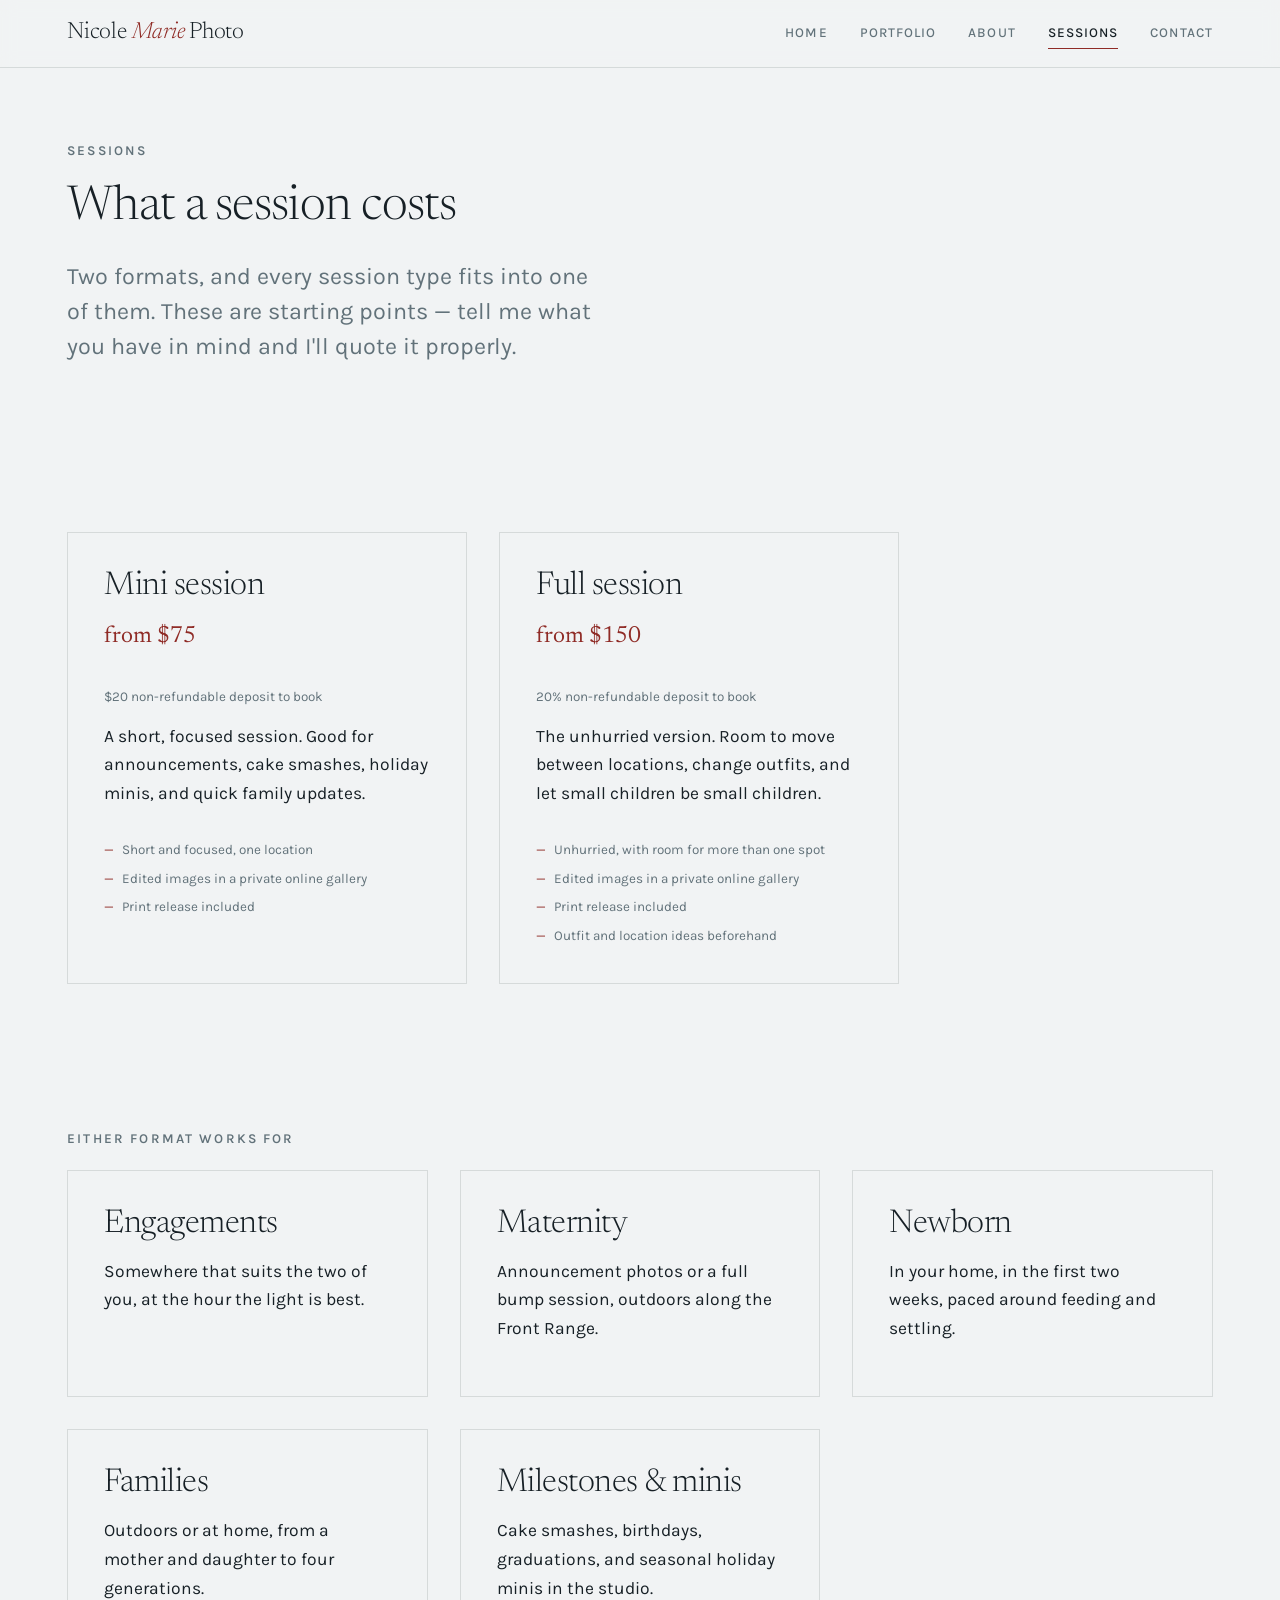
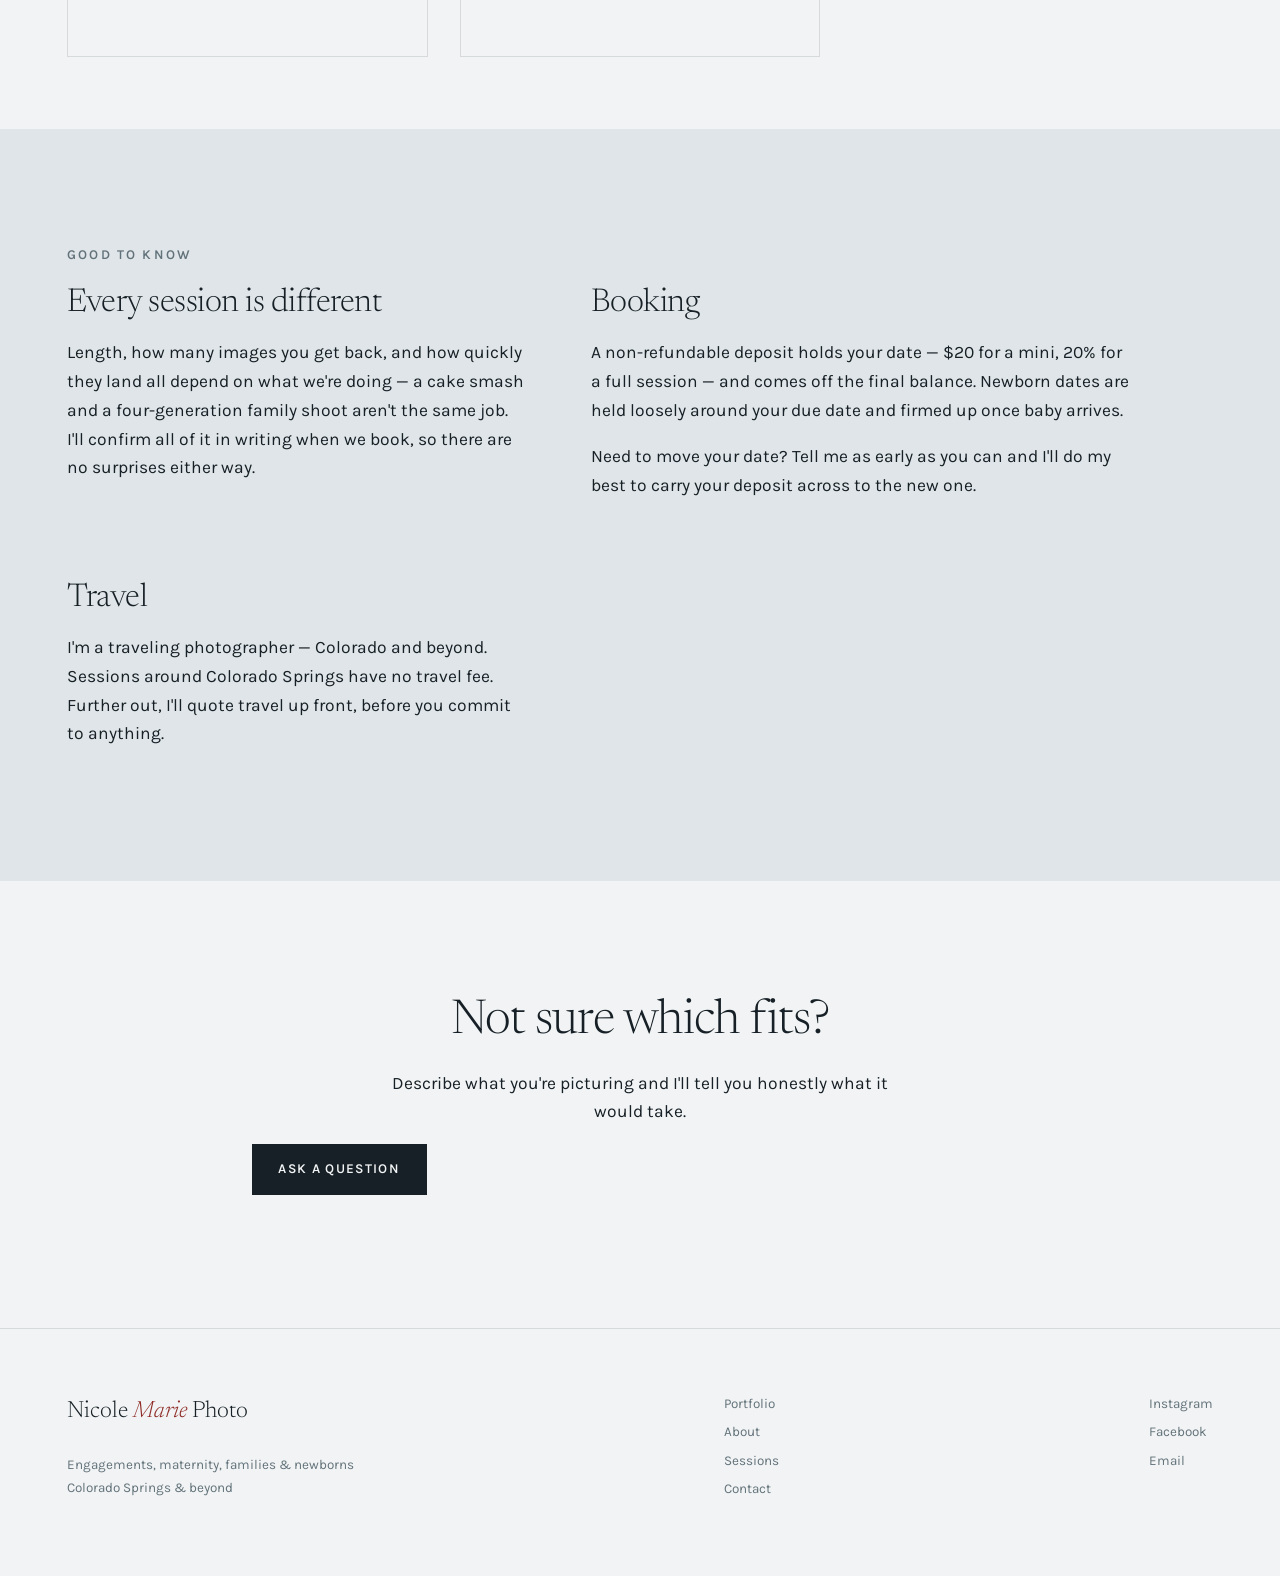
==== site/services.html @ 31cea2ed "fixed file structure to work with Cloudflare pages" ====
<!doctype html>
<html lang="en">
<head>
<meta charset="utf-8">
<meta name="viewport" content="width=device-width, initial-scale=1">
<title>Sessions &amp; pricing — Nicole Marie Photo, Colorado Springs</title>
<meta name="description" content="Engagement, maternity, newborn and family photography sessions and pricing. Based in Colorado Springs, traveling anywhere.">
<link rel="preconnect" href="https://fonts.googleapis.com">
<link rel="preconnect" href="https://fonts.gstatic.com" crossorigin>
<link href="https://fonts.googleapis.com/css2?family=Karla:wght@400;500;600&family=Newsreader:ital,opsz,wght@0,6..72,200..400;1,6..72,200..400&display=swap" rel="stylesheet">
<link rel="stylesheet" href="css/style.css">
</head>
<body>
<a class="skip" href="#main">Skip to content</a>

<header class="masthead">
  <div class="masthead__inner">
    <a class="wordmark" href="index.html">Nicole <em>Marie</em> Photo</a>
    <nav class="nav" aria-label="Main">
      <a href="index.html">Home</a>
      <a href="portfolio.html">Portfolio</a>
      <a href="about.html">About</a>
      <a href="services.html" aria-current="page">Sessions</a>
      <a href="contact.html">Contact</a>
    </nav>
  </div>
</header>

<main id="main">
  <section class="band band--tight">
    <div class="wrap">
      <p class="eyebrow">Sessions</p>
      <h1 style="font-size:var(--step-3);margin-bottom:1.5rem">What a session costs</h1>
      <p class="lede">Two formats, and every session type fits into one of them. These are starting points — tell me what you have in mind and I'll quote it properly.</p>
    </div>
  </section>

  <section class="band band--tight">
    <div class="wrap">
      <!-- ==========================================================
           Two price points cover every session type. Fill in the
           bracketed inclusions — length, image count, turnaround.
           ========================================================== -->
      <div class="tiers tiers--pair">

        <article class="tier rise">
          <h3>Mini session</h3>
          <p class="tier__price">from $75</p>
          <p class="tier__note">$20 non-refundable deposit to book</p>
          <p>A short, focused session. Good for announcements, cake smashes, holiday minis, and quick family updates.</p>
          <ul>
            <li>Short and focused, one location</li>
            <li>Edited images in a private online gallery</li>
            <li>Print release included</li>
          </ul>
        </article>

        <article class="tier rise">
          <h3>Full session</h3>
          <p class="tier__price">from $150</p>
          <p class="tier__note">20% non-refundable deposit to book</p>
          <p>The unhurried version. Room to move between locations, change outfits, and let small children be small children.</p>
          <ul>
            <li>Unhurried, with room for more than one spot</li>
            <li>Edited images in a private online gallery</li>
            <li>Print release included</li>
            <li>Outfit and location ideas beforehand</li>
          </ul>
        </article>

      </div>
    </div>
  </section>

  <section class="band band--tight">
    <div class="wrap">
      <p class="eyebrow rise">Either format works for</p>
      <div class="tiers">
        <article class="tier rise">
          <h3>Engagements</h3>
          <p>Somewhere that suits the two of you, at the hour the light is best.</p>
        </article>
        <article class="tier rise">
          <h3>Maternity</h3>
          <p>Announcement photos or a full bump session, outdoors along the Front Range.</p>
        </article>
        <article class="tier rise">
          <h3>Newborn</h3>
          <p>In your home, in the first two weeks, paced around feeding and settling.</p>
        </article>
        <article class="tier rise">
          <h3>Families</h3>
          <p>Outdoors or at home, from a mother and daughter to four generations.</p>
        </article>
        <article class="tier rise">
          <h3>Milestones &amp; minis</h3>
          <p>Cake smashes, birthdays, graduations, and seasonal holiday minis in the studio.</p>
        </article>
      </div>
    </div>
  </section>

  <section class="band band--mist">
    <div class="wrap">
      <p class="eyebrow rise">Good to know</p>
      <div class="split rise">
        <div>
          <h2 style="font-size:var(--step-2);margin-bottom:1rem">Every session is different</h2>
          <p>Length, how many images you get back, and how quickly they land all depend on what we're doing — a cake smash and a four-generation family shoot aren't the same job. I'll confirm all of it in writing when we book, so there are no surprises either way.</p>
        </div>
        <div>
          <h2 style="font-size:var(--step-2);margin-bottom:1rem">Booking</h2>
          <p>A non-refundable deposit holds your date — $20 for a mini, 20% for a full session — and comes off the final balance. Newborn dates are held loosely around your due date and firmed up once baby arrives.</p>
          <p>Need to move your date? Tell me as early as you can and I'll do my best to carry your deposit across to the new one.</p>
        </div>
        <div>
          <h2 style="font-size:var(--step-2);margin-bottom:1rem">Travel</h2>
          <p>I'm a traveling photographer — Colorado and beyond. Sessions around Colorado Springs have no travel fee. Further out, I'll quote travel up front, before you commit to anything.</p>
        </div>
      </div>
    </div>
  </section>

  <section class="band">
    <div class="wrap" style="text-align:center">
      <h2 class="rise" style="font-size:var(--step-3);margin-bottom:1.25rem">Not sure which fits?</h2>
      <p class="rise" style="margin-inline:auto">Describe what you're picturing and I'll tell you honestly what it would take.</p>
      <p class="rise"><a class="btn" href="contact.html">Ask a question</a></p>
    </div>
  </section>
</main>

<footer class="footer">
  <div class="wrap footer__inner">
    <div>
      <p class="footer__brand">Nicole <em>Marie</em> Photo</p>
      <p>Engagements, maternity, families &amp; newborns<br>Colorado Springs &amp; beyond</p>
    </div>
    <ul>
      <li><a href="portfolio.html">Portfolio</a></li>
      <li><a href="about.html">About</a></li>
      <li><a href="services.html">Sessions</a></li>
      <li><a href="contact.html">Contact</a></li>
    </ul>
    <ul>
      <li><a href="https://www.instagram.com/_nicolemariephoto_/" rel="me noopener">Instagram</a></li>
      <li><a href="https://www.facebook.com/nicolemariephoto94" rel="me noopener">Facebook</a></li>
      <li><a href="mailto:nicole_lovall@icloud.com">Email</a></li>
    </ul>
  </div>
</footer>

<script src="js/main.js"></script>
</body>
</html>
---- site/css/style.css ----
/* ============================================================
   Nicole Marie Photo — shared stylesheet
   Palette, type and layout tokens live in :root.
   Change a value there and it updates everywhere.
   ============================================================ */

:root {
  /* Colour ------------------------------------------------- */
  --paper: #f1f3f4;   /* page background — cool white */
  --mist:  #dfe5e8;   /* panels, dividers, image placeholders */
  --slate: #62727a;   /* secondary text */
  --ink:   #172026;   /* primary text */
  --brick: #8f2b26;   /* single accent, sampled from the hero dress */

  /* Type --------------------------------------------------- */
  --display: "Newsreader", Georgia, serif;
  --body: "Karla", system-ui, -apple-system, sans-serif;

  --step--1: clamp(0.78rem, 0.76rem + 0.1vw, 0.84rem);
  --step-0:  clamp(1rem, 0.97rem + 0.15vw, 1.09rem);
  --step-1:  clamp(1.25rem, 1.18rem + 0.35vw, 1.5rem);
  --step-2:  clamp(1.6rem, 1.45rem + 0.75vw, 2.15rem);
  --step-3:  clamp(2.1rem, 1.8rem + 1.5vw, 3.2rem);
  --step-4:  clamp(2.8rem, 2rem + 4vw, 6rem);

  /* Layout ------------------------------------------------- */
  --gutter: clamp(1.25rem, 4vw, 4rem);
  --maxw: 78rem;
  --measure: 34rem;
  --rule: 1px solid rgba(23, 32, 38, 0.12);
}

/* Reset --------------------------------------------------- */
*, *::before, *::after { box-sizing: border-box; }

html { -webkit-text-size-adjust: 100%; }

body {
  margin: 0;
  background: var(--paper);
  color: var(--ink);
  font-family: var(--body);
  font-size: var(--step-0);
  line-height: 1.65;
  font-weight: 400;
}

img { max-width: 100%; display: block; }

a { color: inherit; }

h1, h2, h3 {
  font-family: var(--display);
  font-weight: 300;
  line-height: 1.1;
  letter-spacing: -0.015em;
  margin: 0;
}

p { margin: 0 0 1em; max-width: var(--measure); }

:focus-visible {
  outline: 2px solid var(--brick);
  outline-offset: 3px;
}

.skip {
  position: absolute;
  left: -9999px;
}
.skip:focus {
  left: var(--gutter);
  top: 0.75rem;
  z-index: 20;
  background: var(--ink);
  color: var(--paper);
  padding: 0.5rem 0.9rem;
}

/* Shared layout ------------------------------------------- */
.wrap {
  max-width: var(--maxw);
  margin-inline: auto;
  padding-inline: var(--gutter);
}

.band { padding-block: clamp(3.5rem, 9vw, 7.5rem); }
.band--tight { padding-block: clamp(2.5rem, 6vw, 4.5rem); }
.band--mist { background: var(--mist); }

/* Eyebrow: used to label a section by what it *is* --------- */
.eyebrow {
  font-family: var(--body);
  font-size: var(--step--1);
  font-weight: 600;
  letter-spacing: 0.16em;
  text-transform: uppercase;
  color: var(--slate);
  margin: 0 0 1.25rem;
}

.lede {
  font-size: var(--step-1);
  line-height: 1.5;
  color: var(--slate);
}

/* Header --------------------------------------------------- */
.masthead {
  position: sticky;
  top: 0;
  z-index: 10;
  background: rgba(241, 243, 244, 0.92);
  backdrop-filter: blur(8px);
  border-bottom: var(--rule);
}

.masthead__inner {
  max-width: var(--maxw);
  margin-inline: auto;
  padding: 0.9rem var(--gutter);
  display: flex;
  align-items: center;
  justify-content: space-between;
  gap: 1rem;
}

.wordmark {
  font-family: var(--display);
  font-size: var(--step-1);
  font-weight: 300;
  letter-spacing: -0.01em;
  text-decoration: none;
  white-space: nowrap;
}
.wordmark em { font-style: italic; color: var(--brick); }

.nav {
  display: flex;
  gap: clamp(0.9rem, 2.5vw, 2rem);
  font-size: var(--step--1);
  letter-spacing: 0.08em;
  text-transform: uppercase;
  font-weight: 500;
  flex-wrap: wrap;
  justify-content: flex-end;
}
.nav a {
  text-decoration: none;
  color: var(--slate);
  padding-block: 0.25rem;
  border-bottom: 1px solid transparent;
}
.nav a:hover { color: var(--ink); }
.nav a[aria-current="page"] {
  color: var(--ink);
  border-bottom-color: var(--brick);
}

/* Hero ----------------------------------------------------- */
.hero {
  display: grid;
  gap: clamp(2rem, 5vw, 4rem);
  align-items: end;
  padding-block: clamp(3rem, 8vw, 6.5rem);
}
@media (min-width: 60rem) {
  .hero { grid-template-columns: 1.05fr 0.95fr; }
}

.hero__name {
  font-size: var(--step-4);
  line-height: 0.92;
  letter-spacing: -0.03em;
  text-transform: lowercase;
  font-weight: 200;
  margin-bottom: 1.5rem;
}
.hero__name em {
  font-style: italic;
  color: var(--brick);
  display: block;
}

.hero__note {
  border-top: var(--rule);
  padding-top: 1.25rem;
  max-width: 30rem;
}

/* Image placeholders --------------------------------------- */
/* Swap each .ph for <img src="images/…" alt="…" loading="lazy"> */
.ph {
  background: var(--mist);
  background-image:
    repeating-linear-gradient(
      45deg,
      rgba(23, 32, 38, 0.04) 0 2px,
      transparent 2px 14px
    );
  display: grid;
  place-content: center;
  text-align: center;
  padding: 1rem;
  color: var(--slate);
  font-size: var(--step--1);
  letter-spacing: 0.06em;
  text-transform: uppercase;
}
.ph b { display: block; font-weight: 600; color: var(--ink); }
.ph--portrait { aspect-ratio: 4 / 5; }
.ph--tall     { aspect-ratio: 2 / 3; }
.ph--land     { aspect-ratio: 3 / 2; }
.ph--square   { aspect-ratio: 1 / 1; }

/* Portfolio grid ------------------------------------------- */
/* Two columns with a vertical offset — photos laid on a table,
   not a rigid grid. Collapses to one column on small screens. */
.plates {
  display: grid;
  gap: clamp(1.5rem, 4vw, 3.5rem);
}
@media (min-width: 48rem) {
  .plates { grid-template-columns: 1fr 1fr; }
  .plates > *:nth-child(even) { margin-top: clamp(2rem, 7vw, 6rem); }
}

.plate img { width: 100%; height: auto; display: block; }

.plate figcaption {
  display: flex;
  justify-content: space-between;
  gap: 1rem;
  border-top: var(--rule);
  margin-top: 0.85rem;
  padding-top: 0.6rem;
  font-size: var(--step--1);
  color: var(--slate);
}
/* The right-hand caption is the marker of the moment — an age, a
   date, a class year. It is the fact that dates the picture, and
   it is what these sessions are actually about. */
.plate figcaption .marker {
  font-variant-numeric: tabular-nums;
  color: var(--brick);
  white-space: nowrap;
}

/* Category filter ------------------------------------------ */
.filters {
  display: flex;
  flex-wrap: wrap;
  gap: 0.5rem;
  margin-bottom: clamp(2rem, 5vw, 3rem);
}
.filters button {
  font: inherit;
  font-size: var(--step--1);
  letter-spacing: 0.08em;
  text-transform: uppercase;
  background: transparent;
  border: var(--rule);
  border-radius: 100px;
  padding: 0.45rem 1rem;
  color: var(--slate);
  cursor: pointer;
}
.filters button:hover { color: var(--ink); }
.filters button[aria-pressed="true"] {
  background: var(--ink);
  border-color: var(--ink);
  color: var(--paper);
}

/* Two-column prose/media split ----------------------------- */
.split {
  display: grid;
  gap: clamp(2rem, 5vw, 4rem);
  align-items: start;
}
@media (min-width: 54rem) {
  .split { grid-template-columns: 0.85fr 1.15fr; }
  .split--flip > *:first-child { order: 2; }
}

/* Service cards -------------------------------------------- */
.tiers {
  display: grid;
  gap: clamp(1.25rem, 3vw, 2rem);
}
@media (min-width: 50rem) {
  .tiers { grid-template-columns: repeat(3, 1fr); }
  .tiers--pair { grid-template-columns: repeat(2, 1fr); max-width: 52rem; }
}

.tier {
  background: var(--paper);
  border: var(--rule);
  padding: clamp(1.5rem, 3vw, 2.25rem);
  display: flex;
  flex-direction: column;
  gap: 0.85rem;
}
.band--mist .tier { background: var(--paper); }
.tier h3 { font-size: var(--step-2); }
.tier__price {
  font-family: var(--display);
  font-size: var(--step-1);
  color: var(--brick);
  font-variant-numeric: tabular-nums;
}
.tier__note {
  font-size: var(--step--1);
  color: var(--slate);
  margin: -0.5rem 0 0;
}

.tier ul {
  list-style: none;
  margin: 0;
  padding: 0;
  font-size: var(--step--1);
  color: var(--slate);
  display: grid;
  gap: 0.4rem;
}
.tier li { padding-left: 1.1rem; position: relative; }
.tier li::before {
  content: "—";
  position: absolute;
  left: 0;
  color: var(--brick);
}

/* Buttons -------------------------------------------------- */
.btn {
  display: inline-block;
  font-size: var(--step--1);
  letter-spacing: 0.1em;
  text-transform: uppercase;
  font-weight: 600;
  text-decoration: none;
  padding: 0.85rem 1.6rem;
  border: 1px solid var(--ink);
  background: var(--ink);
  color: var(--paper);
  cursor: pointer;
  font-family: var(--body);
  transition: background 0.2s ease, color 0.2s ease;
}
.btn:hover { background: transparent; color: var(--ink); }
.btn--ghost { background: transparent; color: var(--ink); }
.btn--ghost:hover { background: var(--ink); color: var(--paper); }
.btn[disabled] { opacity: 0.5; cursor: progress; }

/* Form ----------------------------------------------------- */
.form { display: grid; gap: 1.15rem; max-width: 38rem; }

.field { display: grid; gap: 0.35rem; }
.field label {
  font-size: var(--step--1);
  letter-spacing: 0.08em;
  text-transform: uppercase;
  font-weight: 600;
  color: var(--slate);
}
.field input,
.field select,
.field textarea {
  font: inherit;
  color: var(--ink);
  background: var(--paper);
  border: var(--rule);
  padding: 0.7rem 0.85rem;
  border-radius: 0;
  width: 100%;
}
.field textarea { min-height: 9rem; resize: vertical; }
.field input:focus,
.field select:focus,
.field textarea:focus {
  outline: 2px solid var(--brick);
  outline-offset: 1px;
  border-color: transparent;
}

.field--pair { display: grid; gap: 1.15rem; }
@media (min-width: 34rem) {
  .field--pair { grid-template-columns: 1fr 1fr; }
}

/* Honeypot — hidden from people, visible to naive bots */
.hp {
  position: absolute !important;
  left: -9999px;
  width: 1px;
  height: 1px;
  overflow: hidden;
}

.form__status {
  font-size: var(--step--1);
  padding: 0.75rem 0.9rem;
  border-left: 3px solid var(--brick);
  background: var(--mist);
}
.form__status[hidden] { display: none; }

/* Footer --------------------------------------------------- */
.footer {
  border-top: var(--rule);
  padding-block: clamp(2.5rem, 6vw, 4rem);
  font-size: var(--step--1);
  color: var(--slate);
}
.footer__inner {
  display: flex;
  flex-wrap: wrap;
  gap: 1.5rem 2.5rem;
  justify-content: space-between;
  align-items: flex-start;
}
.footer a { text-decoration: none; }
.footer a:hover { color: var(--ink); text-decoration: underline; }
.footer ul { list-style: none; margin: 0; padding: 0; display: grid; gap: 0.4rem; }
.footer__brand {
  font-family: var(--display);
  font-size: var(--step-1);
  color: var(--ink);
  font-weight: 300;
}
.footer__brand em { font-style: italic; color: var(--brick); }

/* Motion --------------------------------------------------- */
.rise {
  opacity: 0;
  transform: translateY(18px);
  transition: opacity 0.7s ease, transform 0.7s ease;
}
.rise.is-in { opacity: 1; transform: none; }

@media (prefers-reduced-motion: reduce) {
  .rise { opacity: 1; transform: none; transition: none; }
  * { animation-duration: 0.001ms !important; transition-duration: 0.001ms !important; }
}

/* Hero image ----------------------------------------------- */
.hero__figure { display: block; }
.hero__figure img {
  width: 100%;
  height: auto;
  aspect-ratio: 1206 / 1487;
  object-fit: cover;
}

/* Environmental portrait ----------------------------------- */
.portrait { display: block; }
.portrait img { width: 100%; height: auto; display: block; }
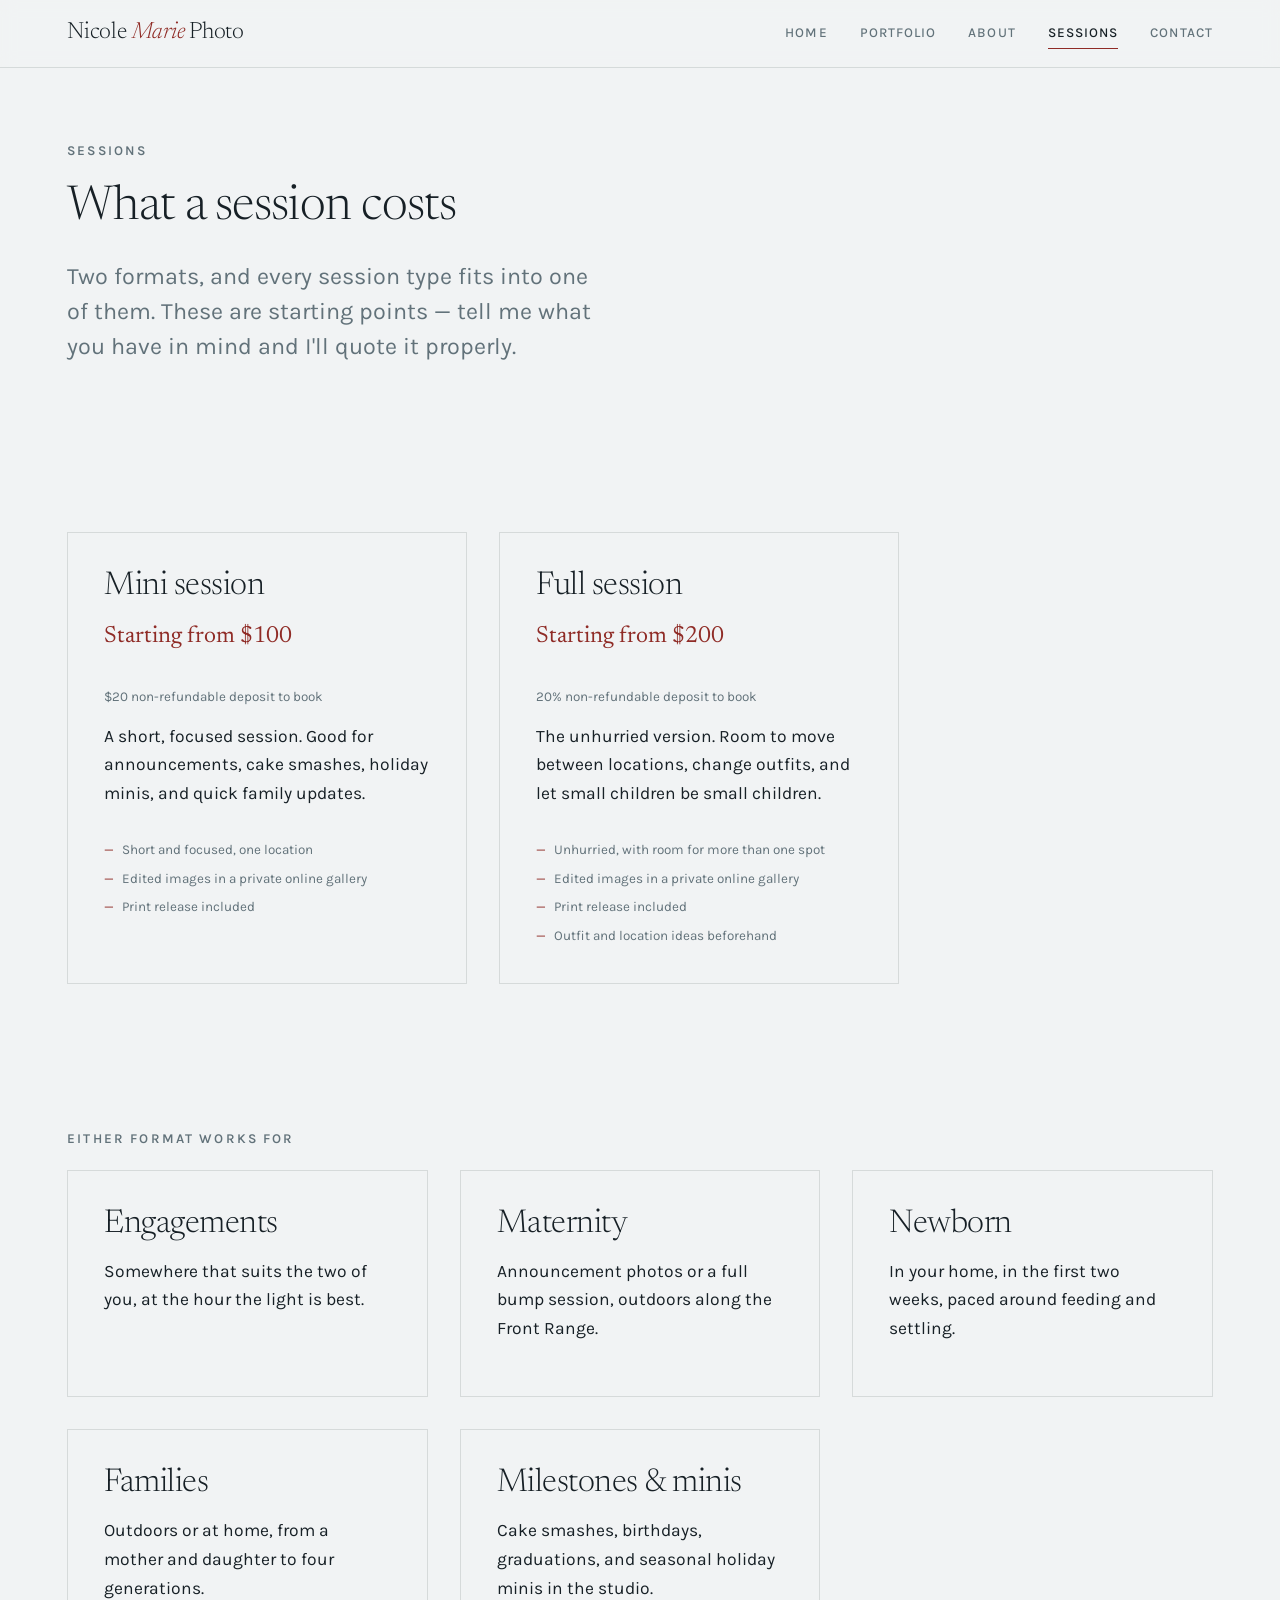
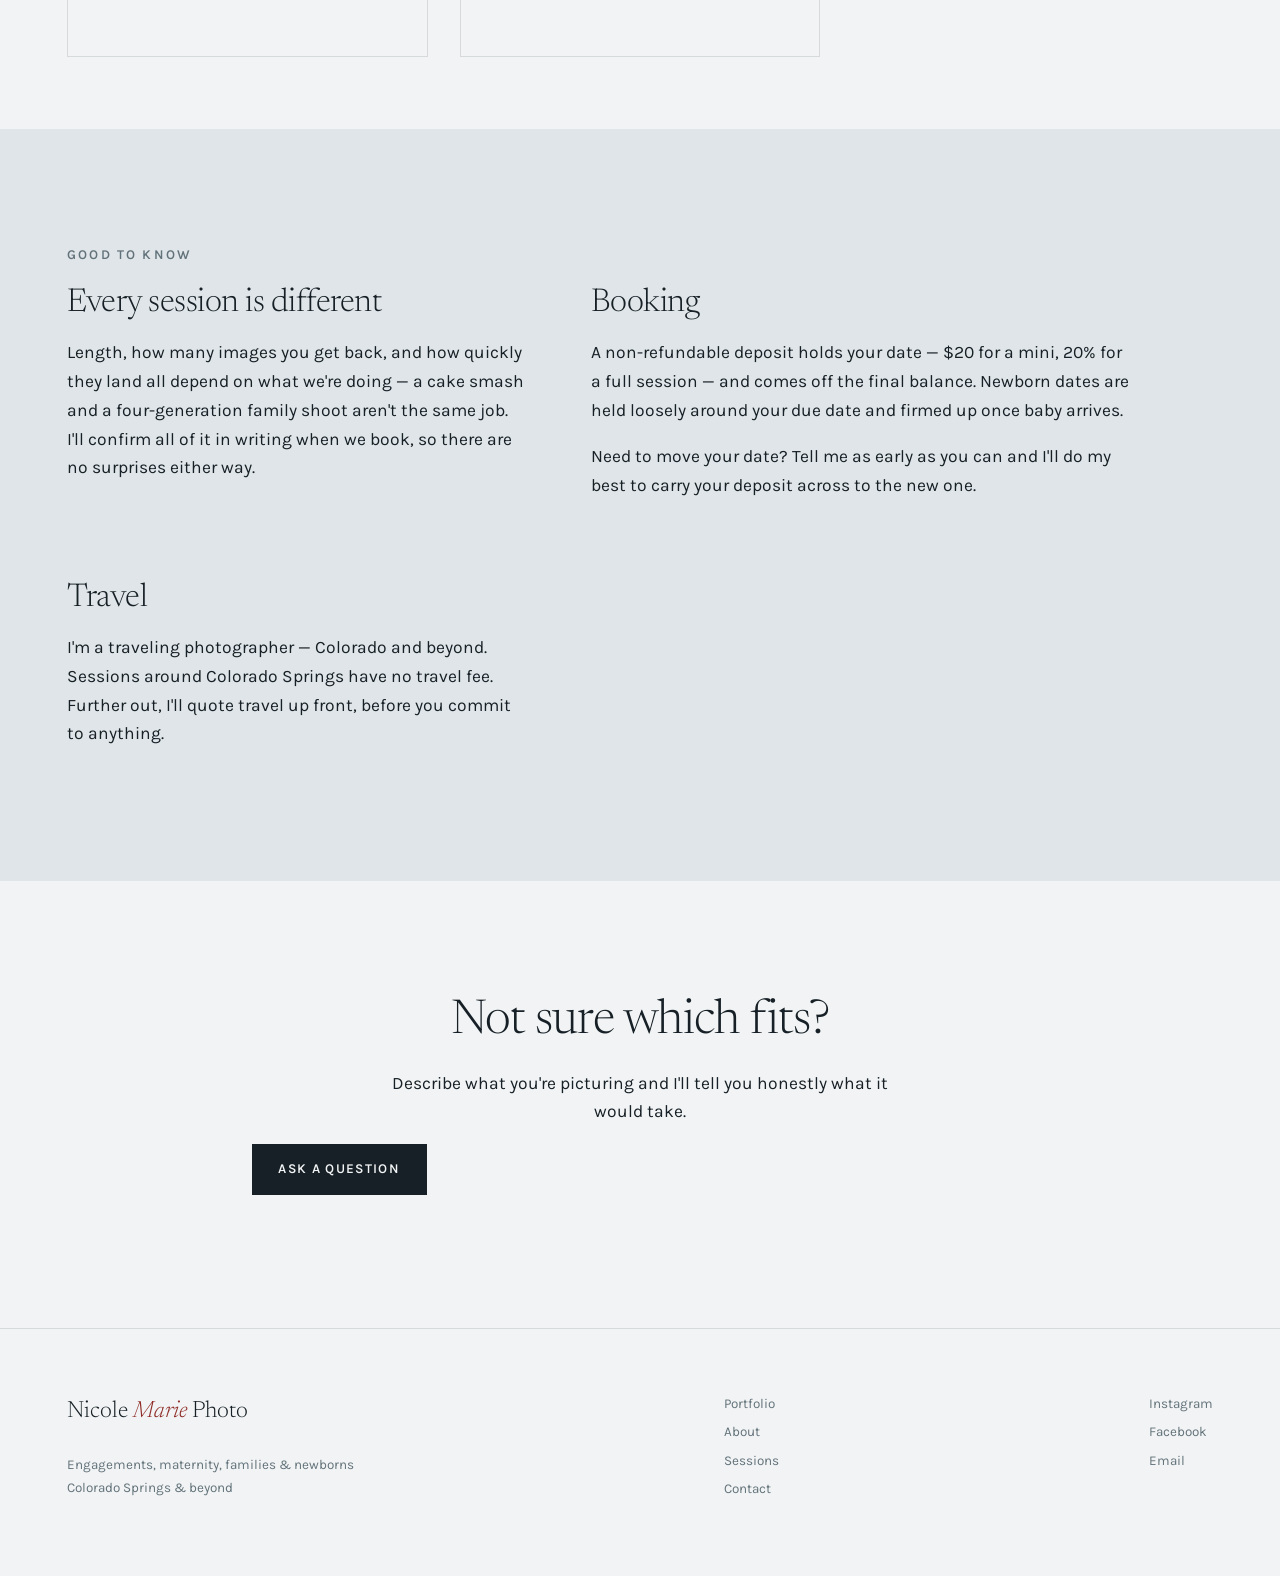
==== commit d17ea933: "updated prices and language to clarify starting price." ====
--- a/site/services.html
+++ b/site/services.html
@@ -45,7 +45,7 @@
 
         <article class="tier rise">
           <h3>Mini session</h3>
-          <p class="tier__price">from $75</p>
+          <p class="tier__price">Starting from $100</p>
           <p class="tier__note">$20 non-refundable deposit to book</p>
           <p>A short, focused session. Good for announcements, cake smashes, holiday minis, and quick family updates.</p>
           <ul>
@@ -57,7 +57,7 @@
 
         <article class="tier rise">
           <h3>Full session</h3>
-          <p class="tier__price">from $150</p>
+          <p class="tier__price">Starting from $200</p>
           <p class="tier__note">20% non-refundable deposit to book</p>
           <p>The unhurried version. Room to move between locations, change outfits, and let small children be small children.</p>
           <ul>
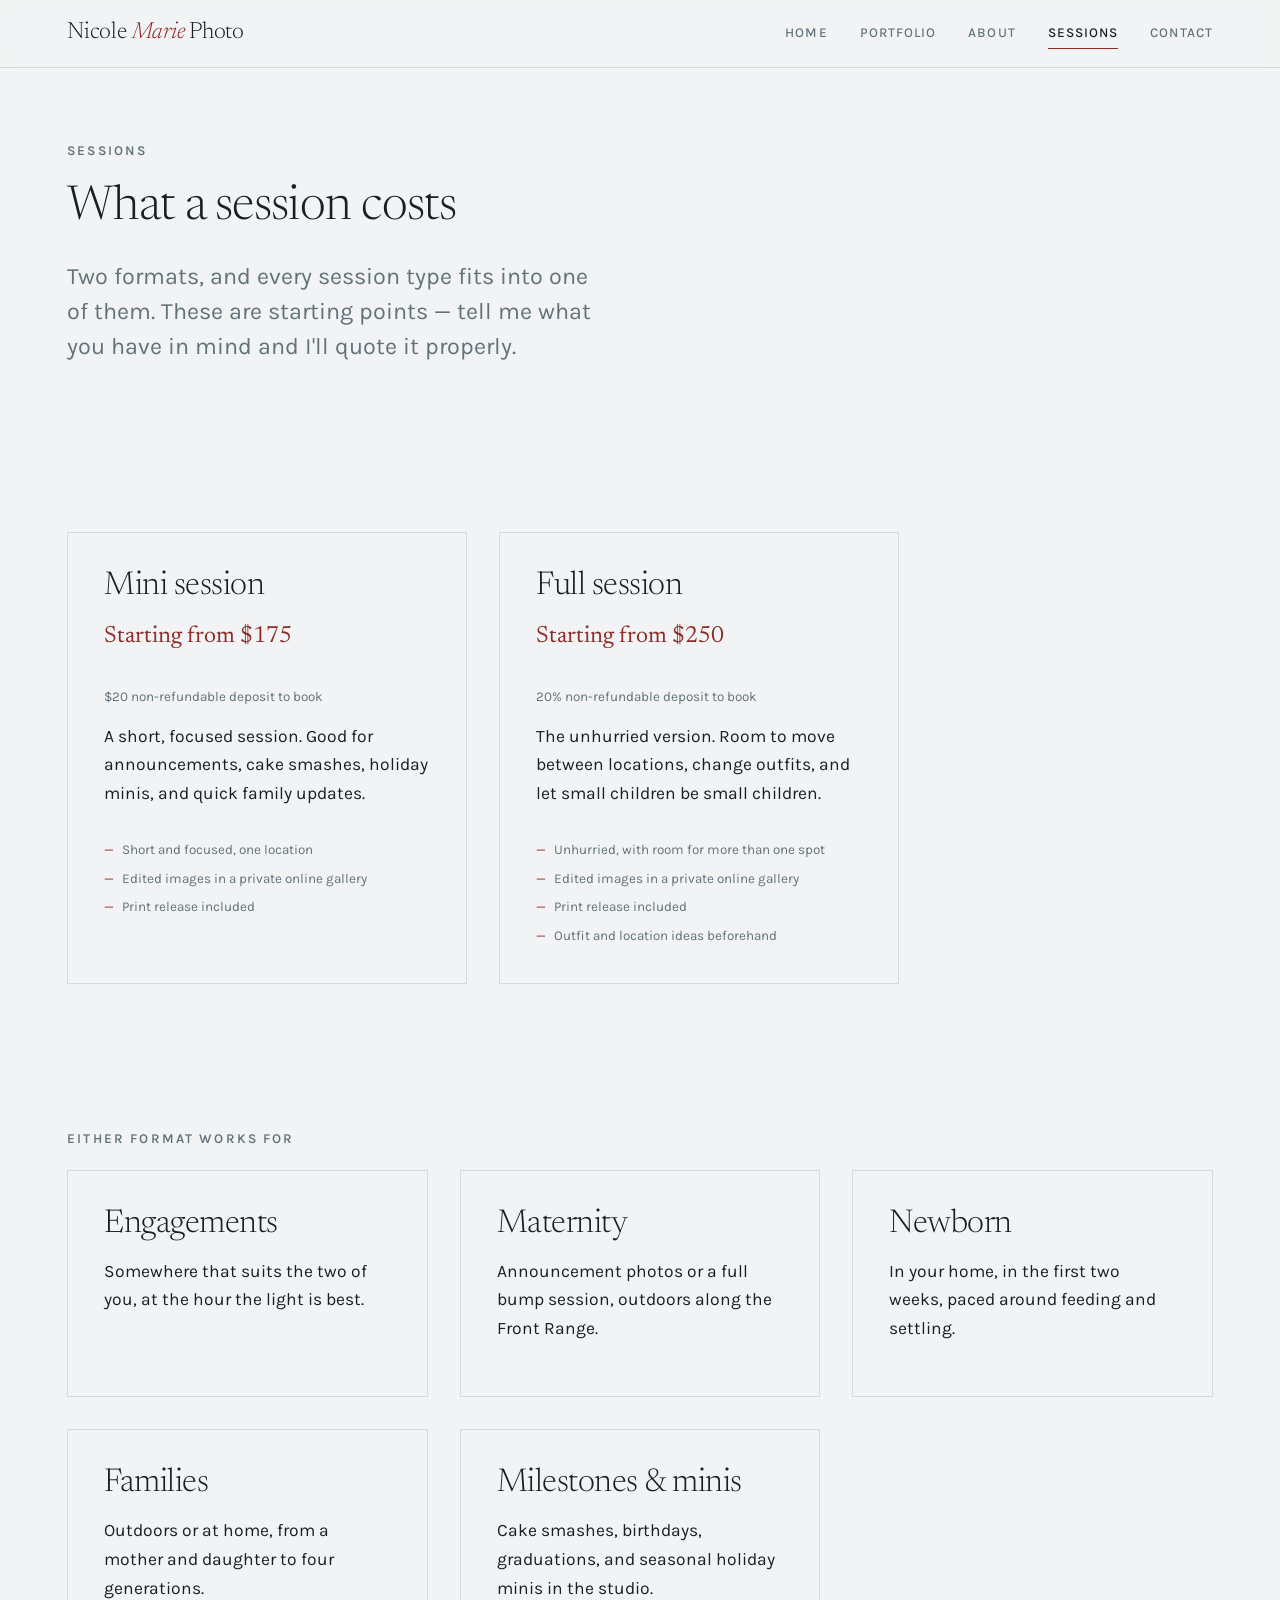
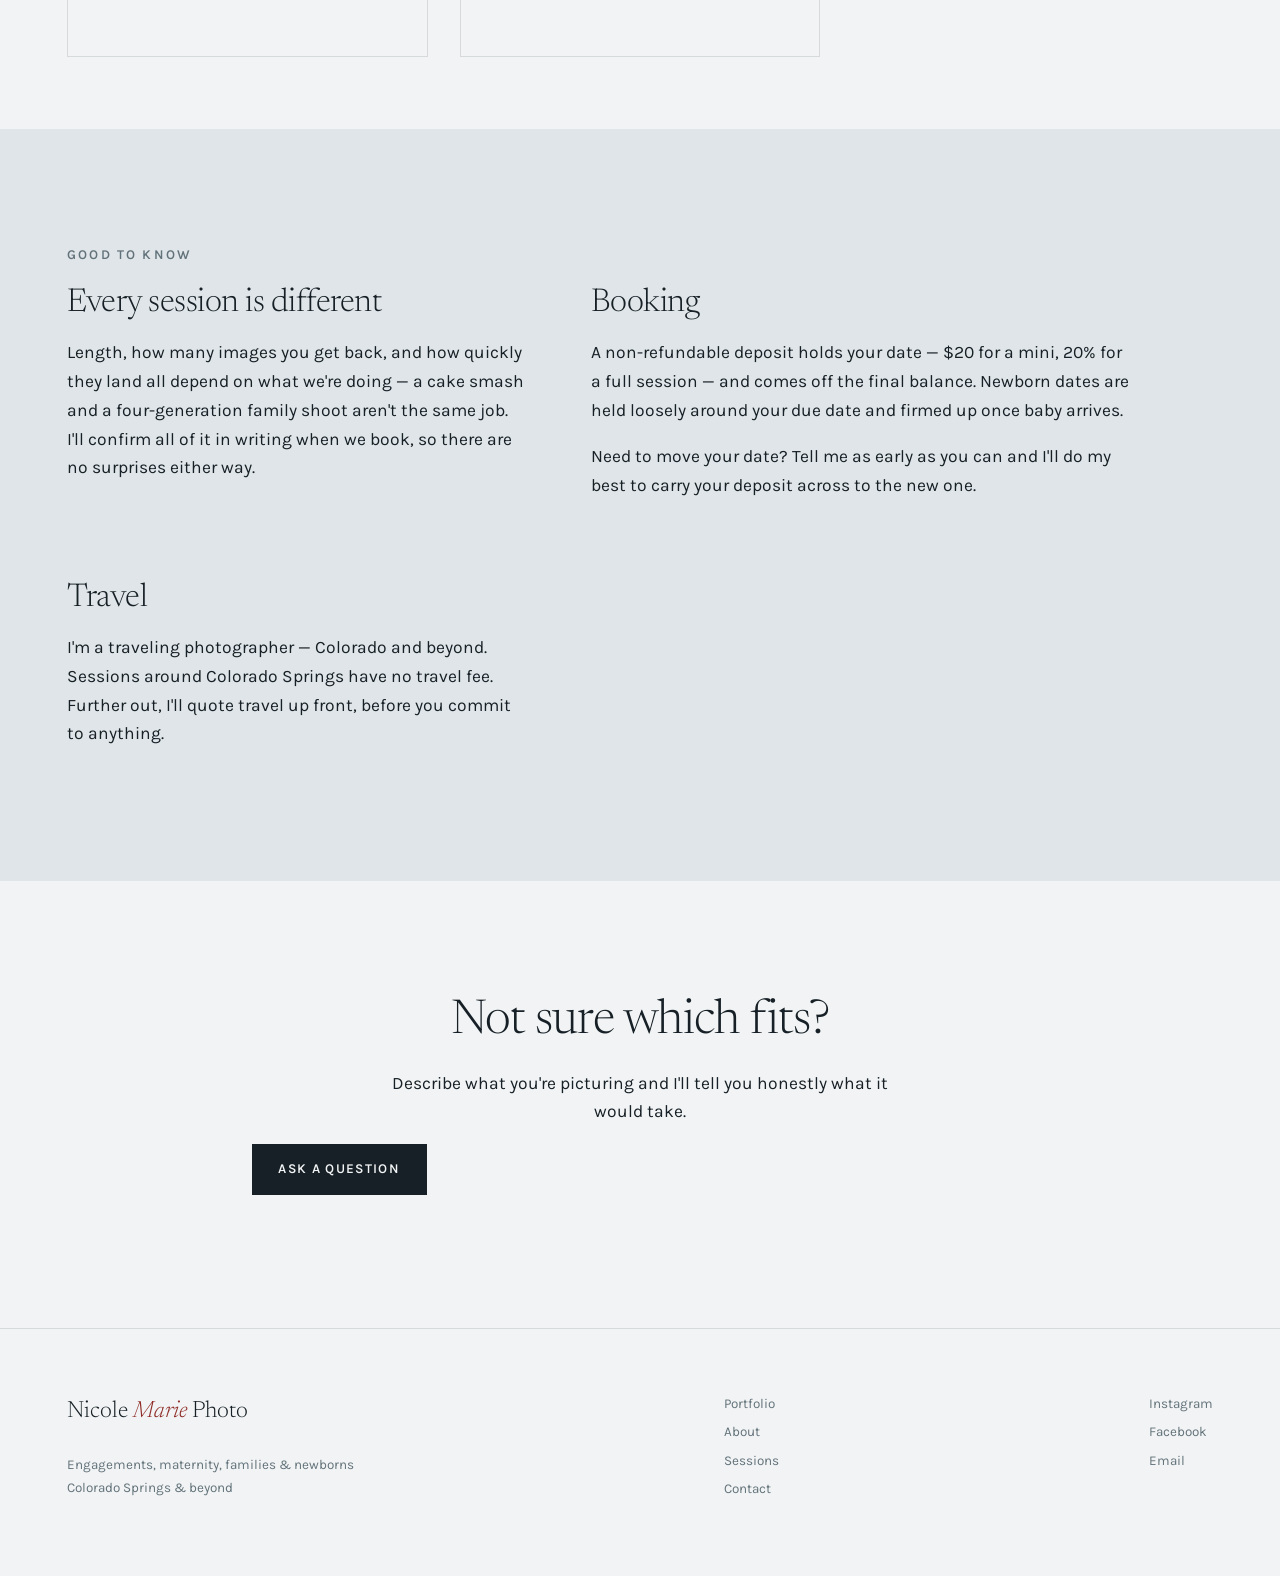
==== commit 2a489ff7: "Corrected prices. after discussion with owner, updated prices to correct normal pricing." ====
--- a/site/services.html
+++ b/site/services.html
@@ -45,7 +45,7 @@
 
         <article class="tier rise">
           <h3>Mini session</h3>
-          <p class="tier__price">Starting from $100</p>
+          <p class="tier__price">Starting from $175</p>
           <p class="tier__note">$20 non-refundable deposit to book</p>
           <p>A short, focused session. Good for announcements, cake smashes, holiday minis, and quick family updates.</p>
           <ul>
@@ -57,7 +57,7 @@
 
         <article class="tier rise">
           <h3>Full session</h3>
-          <p class="tier__price">Starting from $200</p>
+          <p class="tier__price">Starting from $250</p>
           <p class="tier__note">20% non-refundable deposit to book</p>
           <p>The unhurried version. Room to move between locations, change outfits, and let small children be small children.</p>
           <ul>
